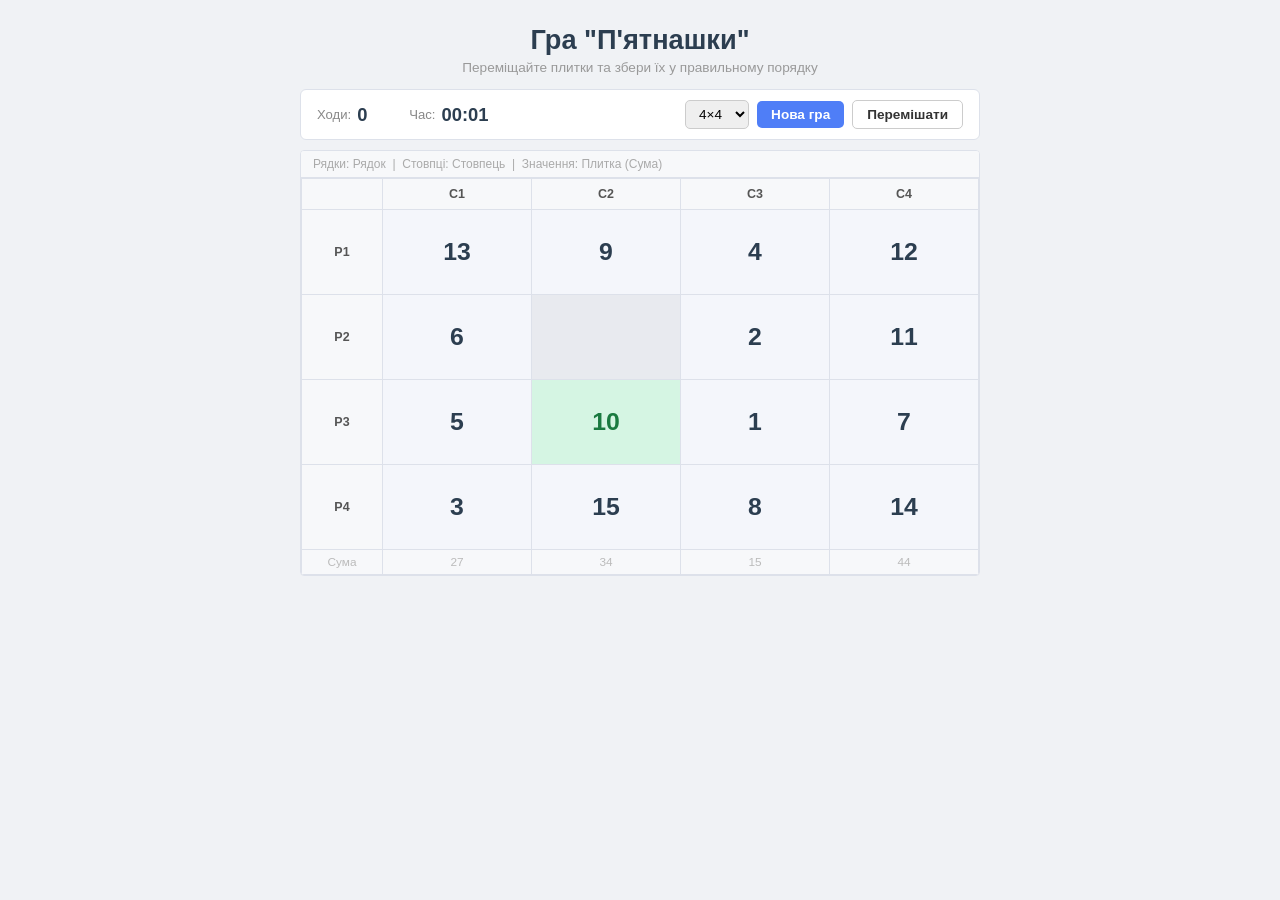
==== bonus/index.html @ 7ff4a653 "bonus" ====
<!DOCTYPE html>
<html lang="uk">
<head>
  <meta charset="UTF-8"/>
  <title>Гра "П'ятнашки"</title>
  <style>
    *{box-sizing:border-box;margin:0;padding:0}
    body{font-family:'Segoe UI',sans-serif;background:#f0f2f5;padding:24px 12px;display:flex;justify-content:center}
    .wrap{width:100%;max-width:680px}
    h1{text-align:center;font-size:1.7rem;font-weight:700;color:#2c3e50;margin-bottom:4px}
    .sub{text-align:center;font-size:.85rem;color:#999;margin-bottom:14px}

    .board-panel{display:flex;align-items:center;gap:12px;flex-wrap:wrap;background:#fff;border:1px solid #dde1ea;border-radius:6px;padding:10px 16px;margin-bottom:10px}
    .lbl{font-size:.82rem;color:#888}
    .val{font-size:1.15rem;font-weight:700;color:#2c3e50;min-width:40px}
    .controls{margin-left:auto;display:flex;gap:8px;align-items:center}
    select{padding:5px 9px;border:1px solid #ccc;border-radius:5px;font-size:.85rem}
    .bp{padding:6px 14px;background:#4f7ef7;color:#fff;border:none;border-radius:5px;font-weight:600;cursor:pointer;font-size:.85rem}
    .bs{padding:6px 14px;background:#fff;color:#333;border:1px solid #ccc;border-radius:5px;font-weight:600;cursor:pointer;font-size:.85rem}

    .win{display:none;background:linear-gradient(135deg,#27ae60,#2ecc71);color:#fff;text-align:center;padding:10px;border-radius:6px;font-weight:600;margin-bottom:10px}
    .win.show{display:block}

    /* WDR-style pivot */
    .wdr-outer{background:#fff;border:1px solid #dde1ea;border-radius:4px;overflow:hidden}
    .wdr-topbar{background:#f7f8fa;border-bottom:1px solid #dde1ea;padding:6px 12px;font-size:.75rem;color:#aaa}
    .wdr-scroll{overflow:auto}

    table.pv{border-collapse:collapse;width:100%}
    table.pv th, table.pv td{border:1px solid #dde1ea}

    /* кут і заголовки стовпців */
    table.pv thead th{background:#f7f8fa;color:#555;font-size:.78rem;font-weight:600;text-align:center;padding:8px 4px}
    table.pv thead th.corner{width:50px;min-width:50px}

    /* заголовки рядків */
    table.pv tbody td.rh{background:#f7f8fa;color:#555;font-size:.78rem;font-weight:600;text-align:center;padding:0;width:50px;min-width:50px}

    /* клітинки даних */
    table.pv tbody td.dc{padding:0;text-align:center;vertical-align:middle}

    .tile{display:flex;align-items:center;justify-content:center;width:100%;font-weight:700;color:#2c3e50;background:#f4f6fb;cursor:pointer;user-select:none;transition:background .12s,transform .1s}
    .tile:hover{background:#dce7fd;transform:scale(1.05)}
    .tile:active{transform:scale(.95)}
    .empty{background:#e8eaef!important;cursor:default!important;transform:none!important}
    .ok{background:#d5f5e3!important;color:#1a7a40!important}

    /* підсумки */
    table.pv tfoot td{background:#f7f8fa;font-size:.74rem;color:#bbb;text-align:center;padding:5px 2px}
  </style>
</head>
<body>
<div class="wrap">
  <h1>Гра "П'ятнашки"</h1>
  <p class="sub">Переміщайте плитки та збери їх у правильному порядку</p>

  <div class="board-panel">
    <div style="display:flex;align-items:center;gap:6px"><span class="lbl">Ходи:</span><span class="val" id="mc">0</span></div>
    <div style="display:flex;align-items:center;gap:6px"><span class="lbl">Час:</span><span class="val" id="tm">00:00</span></div>
    <div class="controls">
      <select id="sz"><option value="3">3×3</option><option value="4" selected>4×4</option><option value="5">5×5</option></select>
      <button class="bp" onclick="newGame()">Нова гра</button>
      <button class="bs" onclick="newGame()">Перемішати</button>
    </div>
  </div>

  <div class="win" id="win">🎉 Вітаємо! Виграно за <span id="wm"></span> ходів та <span id="wt"></span>!</div>

  <div class="wdr-outer">
    <div class="wdr-topbar">Рядки: Рядок &nbsp;|&nbsp; Стовпці: Стовпець &nbsp;|&nbsp; Значення: Плитка (Сума)</div>
    <div class="wdr-scroll">
      <table class="pv" id="pv"></table>
    </div>
  </div>
</div>

<script>
var N=4, board=[], moves=0, secs=0, tid=null, active=false;

function solvedB(n){var b=[];for(var i=1;i<n*n;i++)b.push(i);b.push(0);return b;}
function solvable(b,n){
  var arr=b.filter(function(x){return x!==0;}),inv=0;
  for(var i=0;i<arr.length-1;i++)for(var j=i+1;j<arr.length;j++)if(arr[i]>arr[j])inv++;
  if(n%2===1)return inv%2===0;
  return(inv+n-Math.floor(b.indexOf(0)/n))%2===1;
}
function won(b){for(var i=0;i<b.length-1;i++)if(b[i]!==i+1)return false;return b[b.length-1]===0;}
function shuffle(b,n){
  var a=b.slice(),t,i,j;
  do{for(i=a.length-1;i>0;i--){j=Math.floor(Math.random()*(i+1));t=a[i];a[i]=a[j];a[j]=t;}}
  while(!solvable(a,n)||won(a));
  return a;
}

function startTimer(){clearInterval(tid);secs=0;showT();tid=setInterval(function(){secs++;showT();},1000);}
function stopTimer(){clearInterval(tid);}
function showT(){document.getElementById('tm').textContent=pad(Math.floor(secs/60))+':'+pad(secs%60);}
function pad(x){return String(x).padStart(2,'0');}
function fmtT(s){var m=Math.floor(s/60);s=s%60;return m>0?m+' хв '+s+' с':s+' с';}

window.moveTile=function(num){
  if(!active)return;
  var idx=board.indexOf(num),e=board.indexOf(0);
  var r=Math.floor(idx/N),c=idx%N,er=Math.floor(e/N),ec=e%N;
  if(!((r===er&&Math.abs(c-ec)===1)||(c===ec&&Math.abs(r-er)===1)))return;
  board[e]=num;board[idx]=0;
  moves++;document.getElementById('mc').textContent=moves;
  render();
  setTimeout(function(){
    if(won(board)){
      stopTimer();active=false;
      document.getElementById('wm').textContent=moves;
      document.getElementById('wt').textContent=fmtT(secs);
      document.getElementById('win').classList.add('show');
    }
  },300);
};

function render(){
  var n=N;
  var cw=n<=3?120:n>=5?75:92;
  var ch=n<=3?108:n>=5?70:84;
  var fs=n<=3?'1.9rem':n>=5?'1.1rem':'1.55rem';
  var html='';

  // thead
  html+='<thead><tr><th class="corner"></th>';
  for(var c=1;c<=n;c++) html+='<th style="min-width:'+cw+'px;width:'+cw+'px">С'+c+'</th>';
  html+='</tr></thead>';

  // tbody
  html+='<tbody>';
  for(var r=0;r<n;r++){
    html+='<tr><td class="rh">Р'+(r+1)+'</td>';
    for(var c2=0;c2<n;c2++){
      var v=board[r*n+c2];
      html+='<td class="dc" style="width:'+cw+'px;height:'+ch+'px">';
      if(v===0){
        html+='<div class="tile empty" style="height:'+ch+'px"></div>';
      } else {
        var good=(board.indexOf(v)===v-1);
        html+='<div class="tile'+(good?' ok':'')+'" style="height:'+ch+'px;font-size:'+fs+'" onclick="moveTile('+v+')">'+v+'</div>';
      }
      html+='</td>';
    }
    html+='</tr>';
  }
  html+='</tbody>';

  // tfoot — суми стовпців
  html+='<tfoot><tr><td style="background:#f7f8fa;border:1px solid #dde1ea;font-size:.74rem;color:#bbb;padding:5px">Сума</td>';
  for(var c3=0;c3<n;c3++){
    var s=0;for(var r2=0;r2<n;r2++)s+=board[r2*n+c3];
    html+='<td style="background:#f7f8fa;border:1px solid #dde1ea;font-size:.74rem;color:#bbb;text-align:center;padding:5px">'+s+'</td>';
  }
  html+='</tr></tfoot>';

  document.getElementById('pv').innerHTML=html;
}

function newGame(){
  N=parseInt(document.getElementById('sz').value,10);
  board=shuffle(solvedB(N),N);
  moves=0;document.getElementById('mc').textContent='0';
  document.getElementById('win').classList.remove('show');
  active=true;startTimer();render();
}

// Старт
board=shuffle(solvedB(N),N);
active=true;startTimer();render();
</script>
</body>
</html>
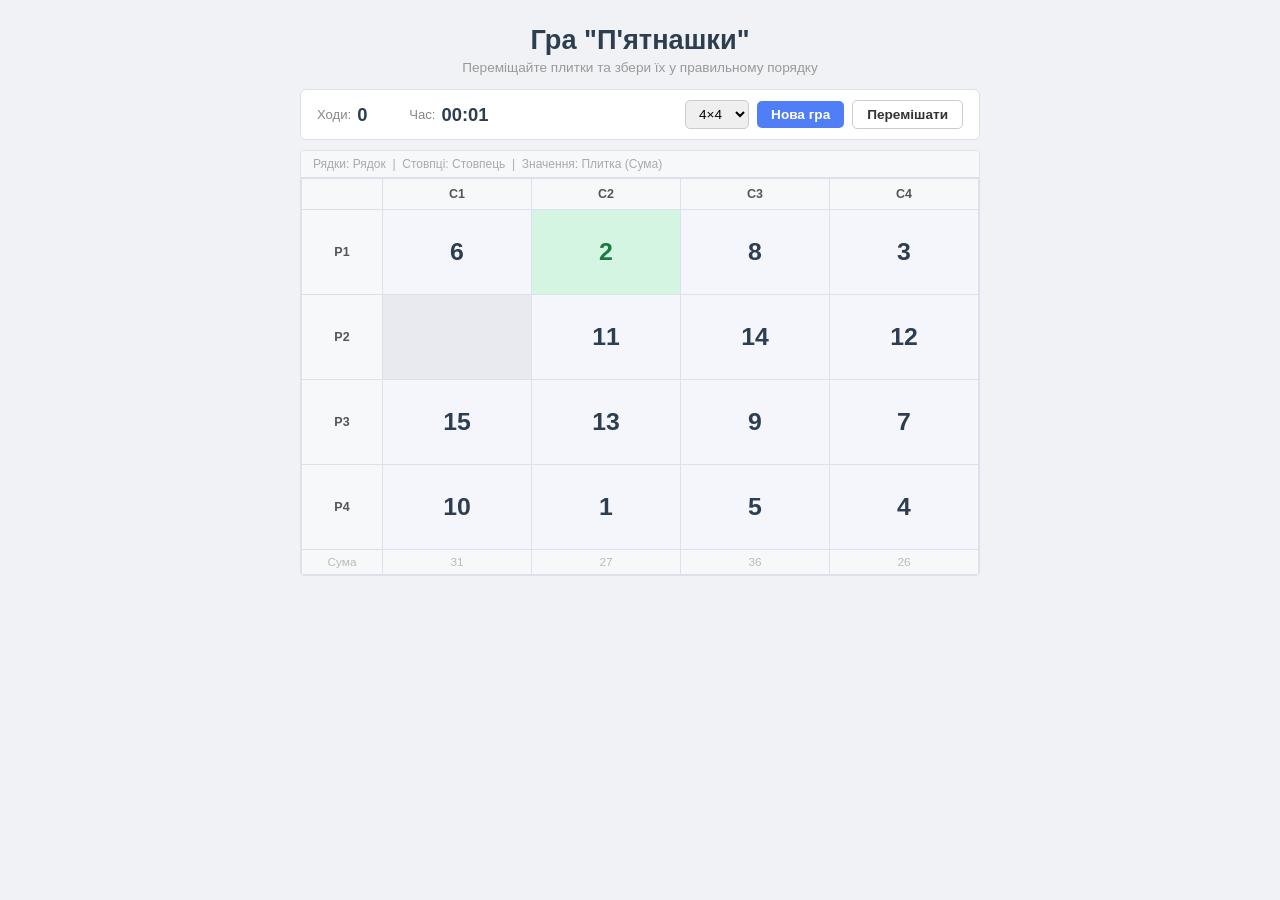
==== commit a02ab782: "Remove emoji from win message in index.html" ====
--- a/bonus/index.html
+++ b/bonus/index.html
@@ -64,7 +64,7 @@
     </div>
   </div>
 
-  <div class="win" id="win">🎉 Вітаємо! Виграно за <span id="wm"></span> ходів та <span id="wt"></span>!</div>
+  <div class="win" id="win">Вітаємо! Виграно за <span id="wm"></span> ходів та <span id="wt"></span>!</div>
 
   <div class="wdr-outer">
     <div class="wdr-topbar">Рядки: Рядок &nbsp;|&nbsp; Стовпці: Стовпець &nbsp;|&nbsp; Значення: Плитка (Сума)</div>
